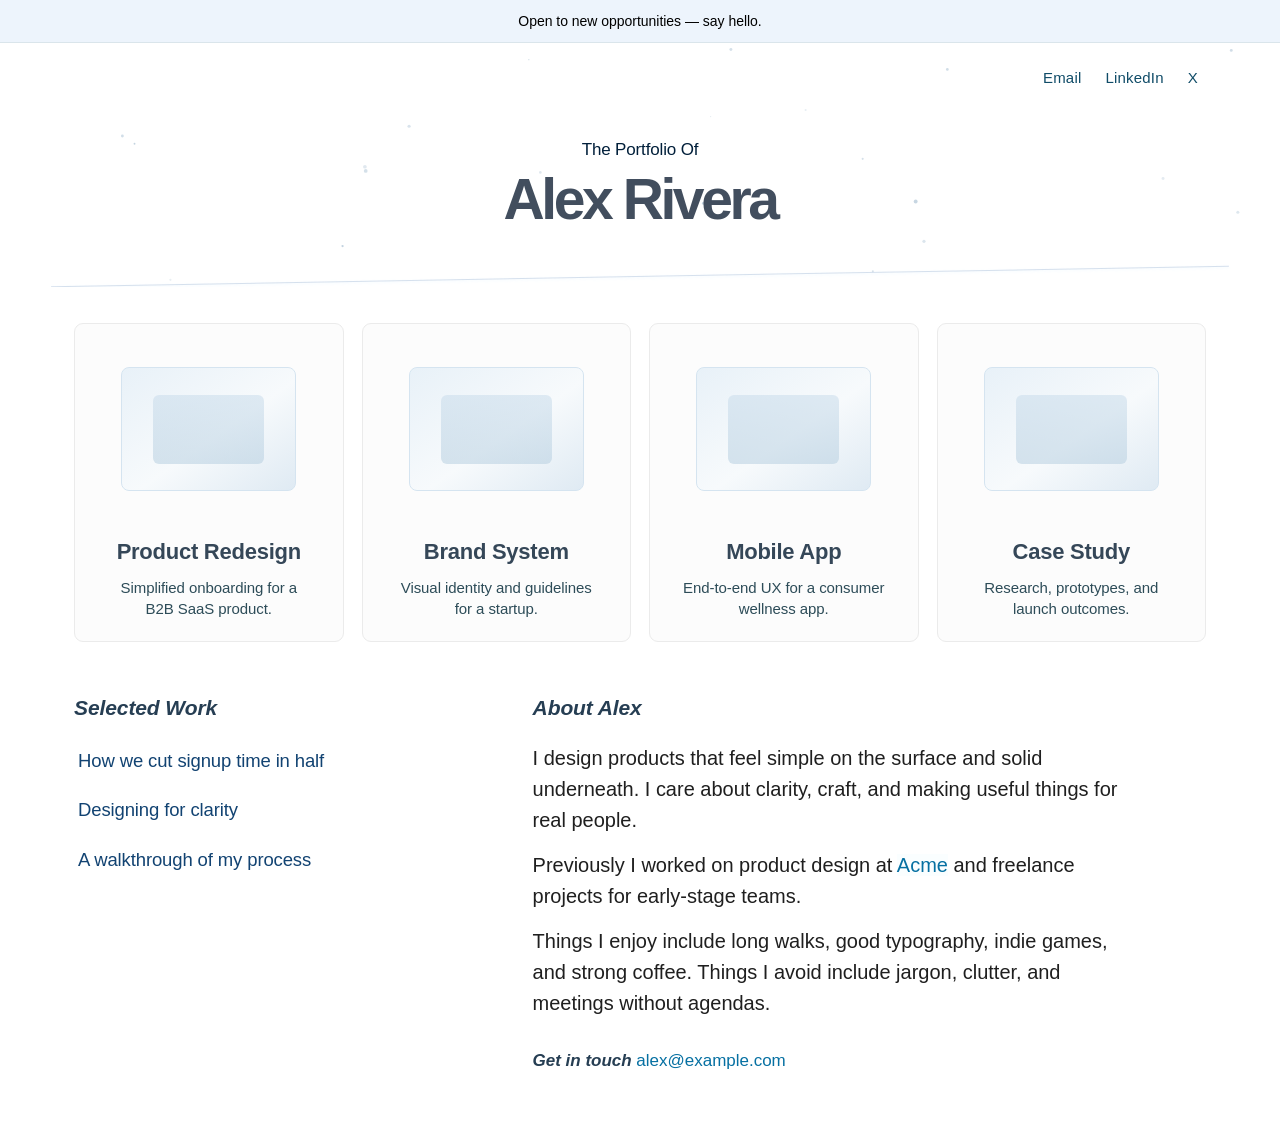
==== index.html @ 9087588a "Add julian-style static portfolio ready for Vercel. Content lives in content.js so a non-coder can u" ====
<!DOCTYPE html>
<html lang="en">
  <head>
    <meta charset="utf-8" />
    <meta name="viewport" content="width=device-width, initial-scale=1" />
    <meta name="description" content="" />
    <title>Portfolio</title>
    <link rel="stylesheet" href="styles.css" />
  </head>
  <body>
    <div id="banner"></div>

    <header class="header">
      <canvas id="header-canvas" class="header-canvas" aria-hidden="true"></canvas>
      <div class="header-inner">
        <nav id="nav" class="header-links" aria-label="Social links"></nav>
        <div class="header-brand">
          <div id="tagline" class="header-pre"></div>
          <h1 id="name" class="header-name"></h1>
        </div>
      </div>
      <div class="slanted-divider" aria-hidden="true"></div>
    </header>

    <main class="home-container">
      <section class="projects-grid" id="projects" aria-label="Featured projects"></section>

      <div class="lower-grid">
        <section aria-labelledby="links-title">
          <h2 id="links-title" class="section-title"></h2>
          <div id="links"></div>
        </section>

        <section aria-labelledby="about-title">
          <h2 id="about-title" class="section-title"></h2>
          <div id="about" class="about-copy"></div>
          <div id="contact" class="contact-line"></div>
        </section>
      </div>
    </main>

    <script src="content.js"></script>
    <script src="script.js"></script>
  </body>
</html>
---- styles.css ----
:root {
  --bg: #ffffff;
  --ink: #1f1f1f;
  --ink-soft: #2d4c58;
  --navy: #424e5e;
  --navy-deep: #263e53;
  --link: #0670a2;
  --link-hover: #007558;
  --nav: #104c68;
  --card-bg: #fcfcfc;
  --card-border: #ebebeb;
  --card-title: #354758;
  --list-link: #124372;
  --banner-bg: #edf4fc;
  --banner-border: #dae5eb;
  --divider: #adc3db82;
  --max: 1180px;
  --content: 720px;
  --font: Avenir, "Avenir Next", Tahoma, "Segoe UI", sans-serif;
}

*,
*::before,
*::after {
  box-sizing: border-box;
}

html {
  scroll-behavior: smooth;
}

body {
  margin: 0;
  padding: 0 0 64px;
  color: var(--ink);
  background: var(--bg);
  font-family: var(--font);
  font-size: 13px;
  font-weight: 400;
  letter-spacing: -0.01px;
  line-height: 1.68;
  -webkit-font-smoothing: antialiased;
}

a {
  color: var(--link);
  text-decoration: none;
}

img {
  max-width: 100%;
  display: block;
}

/* Banner */
.announcement-banner {
  display: block;
  z-index: 20;
  position: relative;
  width: 100%;
  padding: 10px 16px 8px;
  text-align: center;
  color: #000;
  background: var(--banner-bg);
  border-bottom: 1px solid var(--banner-border);
  letter-spacing: -0.025px;
  font-size: 14px;
  font-weight: 500;
  transition: background-color 0.15s ease;
}

.announcement-banner:hover {
  background: #f3ffe4;
}

/* Header */
.header {
  position: relative;
  background: #fff;
  overflow: hidden;
}

.header-canvas {
  position: absolute;
  inset: 0;
  width: 100%;
  height: 100%;
  pointer-events: none;
}

.header-inner {
  position: relative;
  z-index: 2;
  max-width: var(--max);
  margin: 0 auto;
  padding: 22px 28px 48px;
}

.header-links {
  display: flex;
  justify-content: flex-end;
  flex-wrap: wrap;
  gap: 4px 8px;
  margin-bottom: 28px;
}

.navbar-link {
  color: var(--nav);
  margin: 0 4px 0 12px;
  font-size: 15px;
  font-weight: 500;
  letter-spacing: 0.2px;
  transition: color 0.12s ease;
}

.navbar-link:hover {
  color: var(--link-hover);
}

.header-brand {
  text-align: center;
  padding: 18px 12px 8px;
}

.header-pre {
  display: block;
  color: #011f3a;
  font-size: 17px;
  font-weight: 500;
  letter-spacing: -0.15px;
  margin-bottom: 6px;
  opacity: 0;
  animation: rise 0.7s ease 0.05s forwards;
}

.header-name {
  display: inline-block;
  color: var(--navy);
  font-size: clamp(36px, 7vw, 57px);
  font-weight: 600;
  letter-spacing: -0.06em;
  line-height: 1.05;
  margin: 0;
  opacity: 0;
  animation: rise 0.75s ease 0.15s forwards;
  transition: color 0.15s ease;
}

.header-name:hover {
  color: #6cc2b1;
}

.slanted-divider {
  position: relative;
  top: -10px;
  height: 0;
  border-top: 1px solid var(--divider);
  transform: rotate(-1deg);
  box-shadow: 0 1px 3px #d1edff54, 41px 27px 0 25px #fff;
  margin: 0 4% 0;
}

/* Main layout */
.home-container {
  max-width: var(--max);
  margin: 36px auto 0;
  padding: 0 24px;
}

.projects-grid {
  display: grid;
  grid-template-columns: repeat(4, minmax(0, 1fr));
  gap: 18px;
  margin-bottom: 48px;
}

.project-card {
  display: block;
  background: var(--card-bg);
  border: 1px solid var(--card-border);
  border-radius: 9px;
  padding: 14px 12px 22px;
  color: #006899;
  transition: transform 0.2s ease, background-color 0.125s ease,
    border-color 0.15s ease;
}

.project-card:hover {
  transform: translateY(-3px);
  background: #f7ffec;
  border-color: #a9cec261;
  color: #26794e;
}

.project-card-media {
  width: 100%;
  aspect-ratio: 4 / 3;
  display: grid;
  place-items: center;
  overflow: hidden;
  border-radius: 4px;
}

.project-card-media img {
  width: 100%;
  height: 100%;
  object-fit: cover;
}

.project-card-placeholder {
  width: 72%;
  height: 68%;
  border-radius: 8px;
  background:
    linear-gradient(145deg, #e8f1f8 0%, #f7fafc 55%, #dfeaf3 100%);
  border: 1px solid #d5e4f0;
  position: relative;
}

.project-card-placeholder::after {
  content: "";
  position: absolute;
  inset: 22% 18%;
  border-radius: 6px;
  background: linear-gradient(180deg, #c9dceb 0%, #b7cfe0 100%);
  opacity: 0.55;
}

.project-card-title {
  color: var(--card-title);
  text-align: center;
  font-size: 22px;
  font-weight: 600;
  letter-spacing: -0.25px;
  margin: 18px 6px 0;
  line-height: 1.2;
}

.project-card:hover .project-card-title {
  color: #275179;
}

.project-card-desc {
  color: var(--ink-soft);
  text-align: center;
  font-size: 15px;
  letter-spacing: -0.075px;
  line-height: 1.4;
  margin: 12px 18px 0;
}

/* Two-column lower section */
.lower-grid {
  display: grid;
  grid-template-columns: 1.15fr 1.85fr;
  gap: 40px;
  align-items: start;
  margin-top: 8px;
}

.section-title {
  color: var(--navy-deep);
  font-size: 21px;
  font-style: italic;
  font-weight: 600;
  letter-spacing: -0.1px;
  margin: 0 0 18px;
}

.link-item {
  margin-bottom: 14px;
}

.link-text {
  display: inline-block;
  color: var(--list-link);
  font-size: 18.5px;
  font-weight: 500;
  letter-spacing: -0.125px;
  padding: 2px 4px;
  border-radius: 2px;
  transition: background-color 0.12s ease, color 0.12s ease;
}

.link-text:hover {
  background: #e9f2ff;
  color: var(--link-hover);
}

.about-copy {
  font-size: 20px;
  line-height: 1.55;
  letter-spacing: -0.01px;
  max-width: 38rem;
}

.about-copy p {
  margin: 0 0 14px;
}

.about-copy a {
  color: var(--link);
  background: #00bfff05;
}

.about-copy a:hover {
  color: var(--link-hover);
}

.contact-line {
  margin-top: 28px;
  font-size: 17px;
  color: var(--ink-soft);
}

.contact-label {
  font-weight: 600;
  color: var(--navy-deep);
  font-style: italic;
}

.contact-line a {
  color: var(--link);
}

.contact-line a:hover {
  color: var(--link-hover);
}

@keyframes rise {
  from {
    opacity: 0;
    transform: translateY(10px);
  }
  to {
    opacity: 1;
    transform: translateY(0);
  }
}

@media (max-width: 1100px) {
  .projects-grid {
    grid-template-columns: repeat(2, minmax(0, 1fr));
  }

  .lower-grid {
    grid-template-columns: 1fr;
    gap: 36px;
  }
}

@media (max-width: 640px) {
  .header-inner {
    padding: 18px 16px 36px;
  }

  .header-links {
    justify-content: center;
    margin-bottom: 18px;
  }

  .navbar-link {
    margin: 0 8px;
    font-size: 14px;
  }

  .header-pre {
    margin-top: 12px;
    font-size: 16px;
  }

  .header-name {
    letter-spacing: -0.045em;
  }

  .home-container {
    margin-top: 28px;
    padding: 0 16px;
  }

  .projects-grid {
    grid-template-columns: 1fr;
    gap: 16px;
  }

  .project-card {
    padding: 18px 18px 20px;
  }

  .project-card-title {
    font-size: 24px;
  }

  .section-title {
    text-align: center;
    margin-bottom: 24px;
  }

  .link-item {
    text-align: center;
  }

  .link-text {
    font-size: 20px;
  }

  .about-copy {
    text-align: center;
    font-size: 18px;
    margin-inline: auto;
  }

  .contact-line {
    text-align: center;
  }

  .slanted-divider {
    margin-left: -8%;
    margin-right: -8%;
  }
}

@media (prefers-reduced-motion: reduce) {
  .header-pre,
  .header-name {
    animation: none;
    opacity: 1;
  }

  .project-card {
    transition: none;
  }

  .project-card:hover {
    transform: none;
  }
}
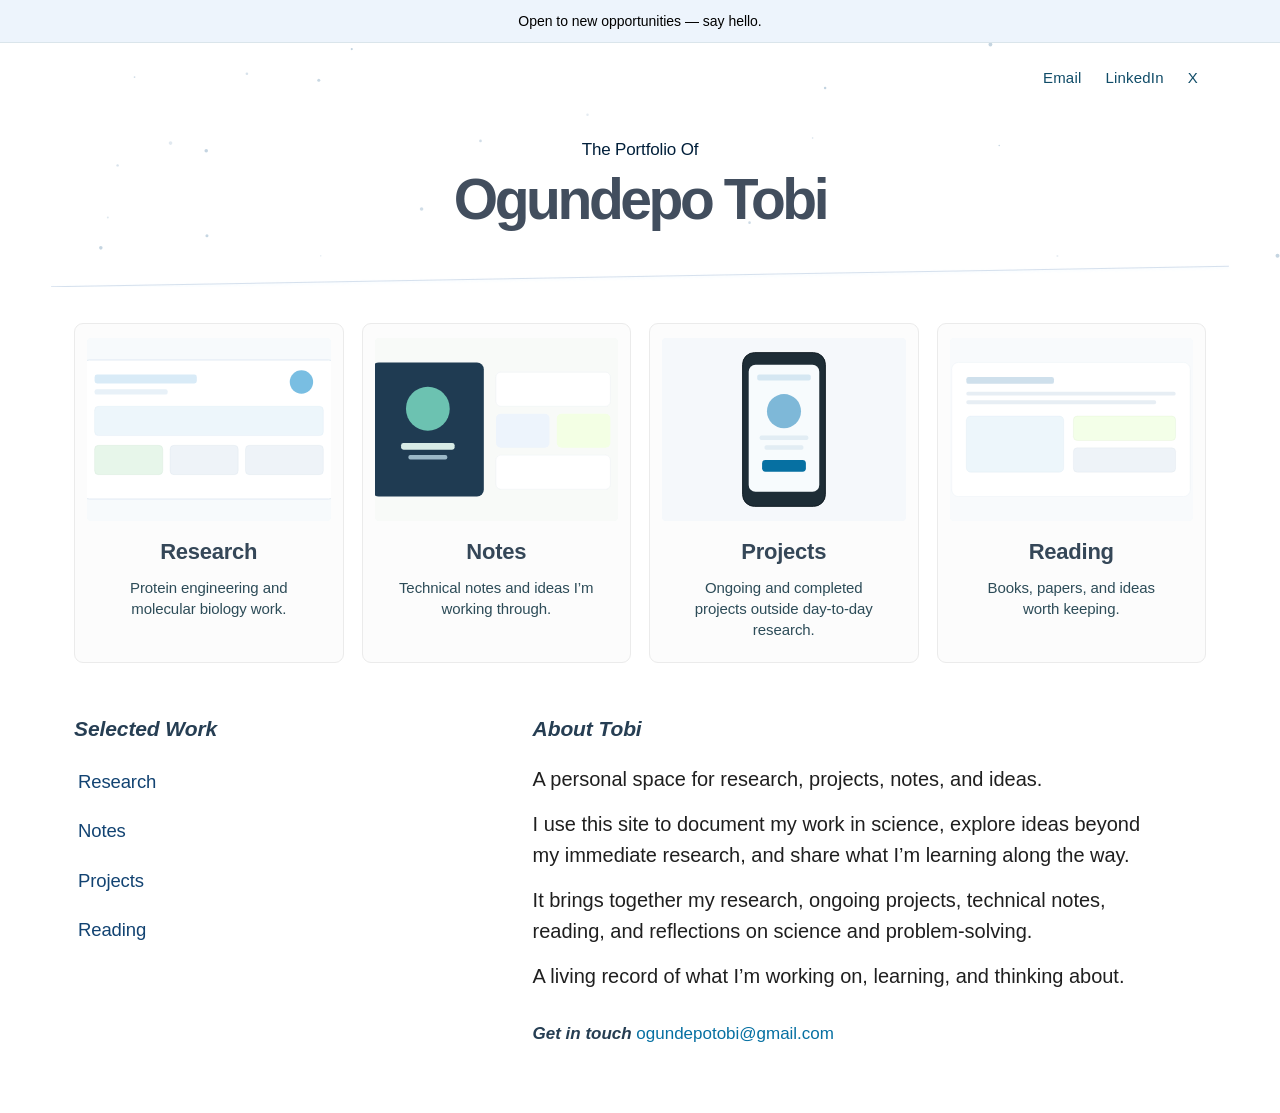
==== commit 44395aa4: "Add project subpages and simplify the update guide." ====
--- a/index.html
+++ b/index.html
@@ -7,7 +7,7 @@
     <title>Portfolio</title>
     <link rel="stylesheet" href="styles.css" />
   </head>
-  <body>
+  <body data-page="home">
     <div id="banner"></div>
 
     <header class="header">
--- a/styles.css
+++ b/styles.css
@@ -205,6 +205,7 @@
   width: 100%;
   height: 100%;
   object-fit: cover;
+  background: #f7fafc;
 }
 
 .project-card-placeholder {
@@ -327,6 +328,140 @@
   color: var(--link-hover);
 }
 
+/* Project page */
+.header-compact .header-inner-compact {
+  padding-bottom: 28px;
+}
+
+.header-brand-compact {
+  padding-top: 4px;
+}
+
+.back-home {
+  display: inline-block;
+  color: var(--nav);
+  font-size: 14px;
+  font-weight: 500;
+  margin-bottom: 10px;
+}
+
+.back-home:hover {
+  color: var(--link-hover);
+}
+
+.header-name-link {
+  text-decoration: none;
+}
+
+.project-page {
+  max-width: 760px;
+  margin: 36px auto 0;
+  padding: 0 24px 40px;
+}
+
+.project-missing {
+  font-size: 20px;
+  text-align: center;
+  margin-top: 48px;
+}
+
+.project-kicker {
+  color: var(--navy-deep);
+  font-size: 15px;
+  font-style: italic;
+  font-weight: 600;
+  letter-spacing: -0.05px;
+  margin: 0 0 8px;
+}
+
+.project-title {
+  color: var(--navy);
+  font-size: clamp(34px, 6vw, 48px);
+  font-weight: 600;
+  letter-spacing: -0.05em;
+  line-height: 1.1;
+  margin: 0 0 14px;
+}
+
+.project-summary {
+  color: var(--ink-soft);
+  font-size: 21px;
+  line-height: 1.45;
+  margin: 0 0 28px;
+  max-width: 38rem;
+}
+
+.project-hero {
+  margin: 0 0 32px;
+  border: 1px solid var(--card-border);
+  border-radius: 9px;
+  overflow: hidden;
+  background: var(--card-bg);
+}
+
+.project-hero img {
+  width: 100%;
+  aspect-ratio: 16 / 10;
+  object-fit: cover;
+}
+
+.project-body {
+  font-size: 20px;
+  line-height: 1.55;
+  letter-spacing: -0.01px;
+  max-width: 38rem;
+}
+
+.project-body p {
+  margin: 0 0 16px;
+}
+
+.project-body a {
+  color: var(--link);
+  background: #00bfff05;
+}
+
+.project-body a:hover {
+  color: var(--link-hover);
+}
+
+.project-gallery {
+  display: grid;
+  gap: 18px;
+  margin-top: 36px;
+}
+
+.project-gallery-item {
+  margin: 0;
+  border: 1px solid var(--card-border);
+  border-radius: 9px;
+  overflow: hidden;
+  background: #fcfcfc;
+}
+
+.project-gallery-item img {
+  width: 100%;
+  aspect-ratio: 16 / 10;
+  object-fit: cover;
+}
+
+.project-external {
+  margin-top: 36px;
+  font-size: 18px;
+  font-weight: 500;
+}
+
+.project-external a {
+  color: var(--list-link);
+  padding: 2px 4px;
+  border-radius: 2px;
+}
+
+.project-external a:hover {
+  background: #e9f2ff;
+  color: var(--link-hover);
+}
+
 @keyframes rise {
   from {
     opacity: 0;
@@ -417,6 +552,16 @@
   .slanted-divider {
     margin-left: -8%;
     margin-right: -8%;
+  }
+
+  .project-page {
+    margin-top: 24px;
+    padding: 0 16px 32px;
+  }
+
+  .project-summary,
+  .project-body {
+    font-size: 18px;
   }
 }
 
